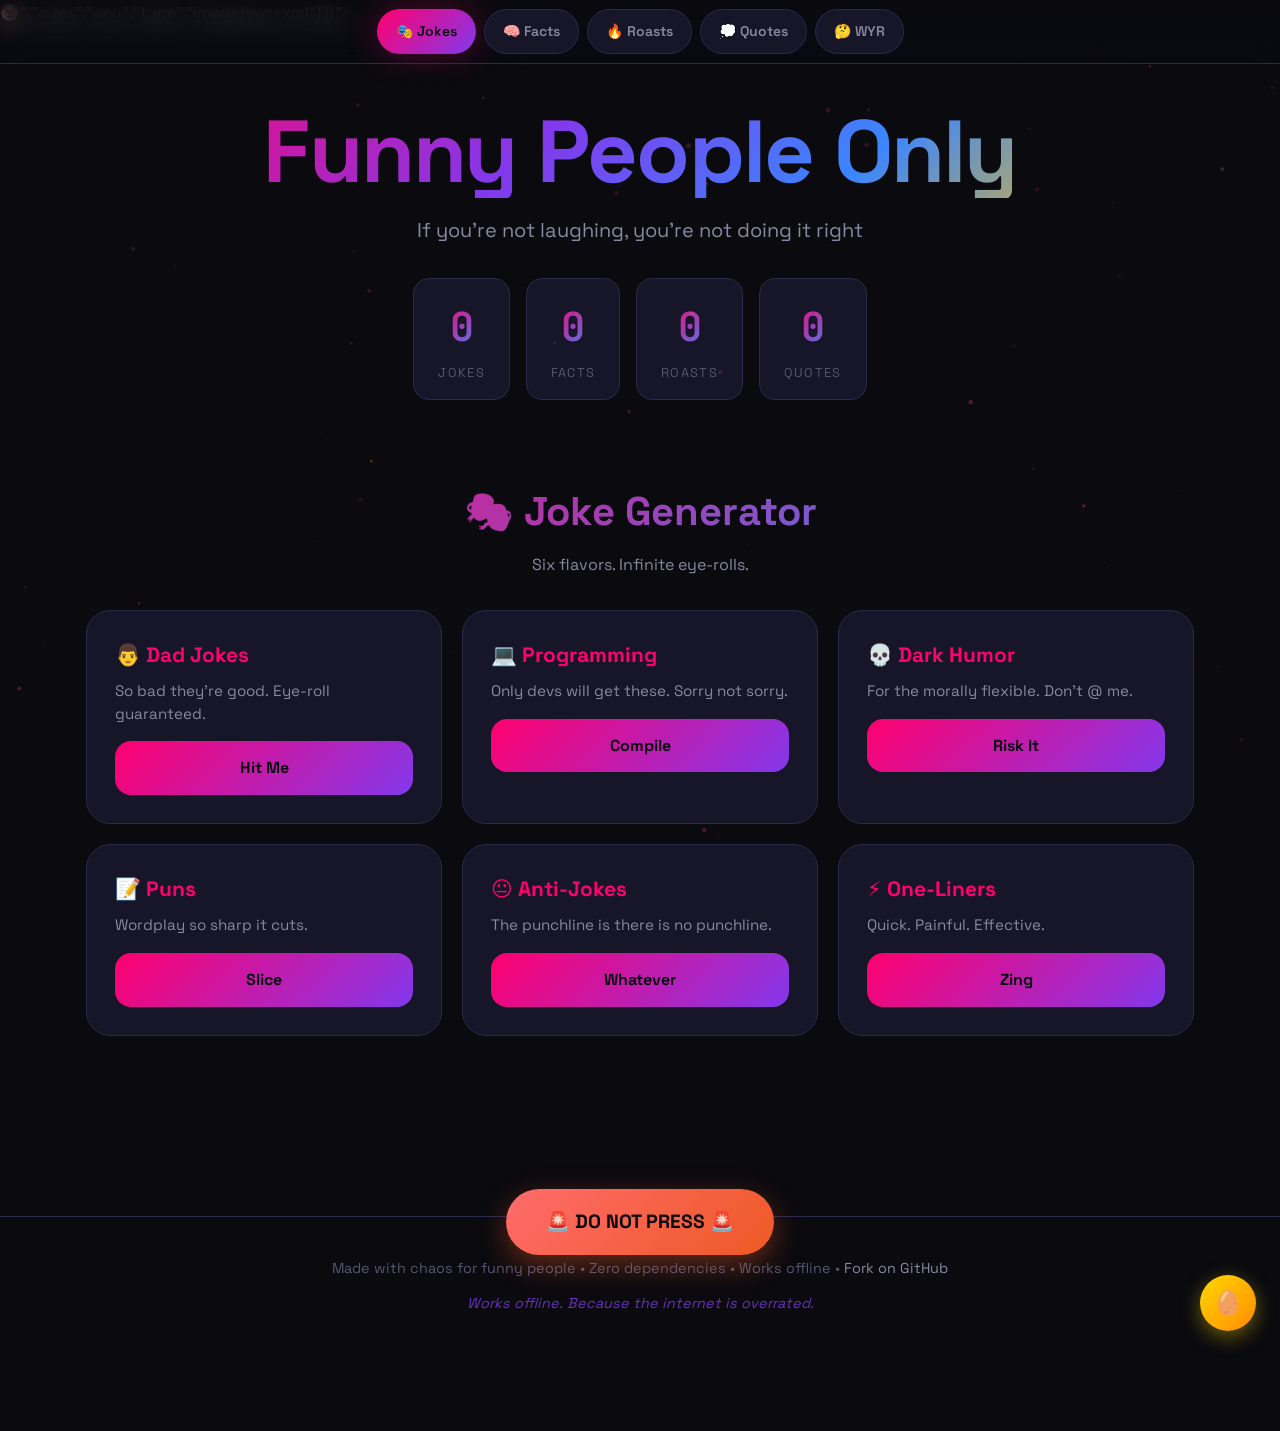
==== funny-complete.html @ 75c89e7c "Publish existing Funny People Only website" ====
<!DOCTYPE html>
<html lang="en">
<head>
<meta charset="UTF-8">
<meta name="viewport" content="width=device-width, initial-scale=1.0">
<meta name="description" content="Funny People Only — Jokes, roasts, useless facts, fake quotes, and impossible choices. One file, zero dependencies, works offline.">
<meta name="theme-color" content="#0d0d0d">
<title>🤡 Funny People Only</title>
<link rel="preconnect" href="https://fonts.googleapis.com">
<link rel="preconnect" href="https://fonts.gstatic.com" crossorigin>
<link rel="preload" as="style" href="https://fonts.googleapis.com/css2?family=Space+Grotesk:wght@400;600;700&family=JetBrains+Mono:wght@400;700&display=swap">
<link rel="stylesheet" href="https://fonts.googleapis.com/css2?family=Space+Grotesk:wght@400;600;700&family=JetBrains+Mono:wght@400;700&display=swap" media="print" onload="this.media='all'">
<noscript><link rel="stylesheet" href="https://fonts.googleapis.com/css2?family=Space+Grotesk:wght@400;600;700&family=JetBrains+Mono:wght@400;700&display=swap"></noscript>
<link rel="manifest" href="data:application/json,{"name":"Funny People Only","short_name":"FunnySite","theme_color":"#ff006e","background_color":"#0a0a0f","display":"standalone","icons":[{"src":"data:image/svg+xml,<svg xmlns='http://www.w3.org/2000/svg' viewBox='0 0 100 100'><text y='.9em' font-size='90'>🤡</text></svg>","sizes":"any","type":"image/svg+xml"}]}">
<link rel="icon" type="image/svg+xml" href="data:image/svg+xml,<svg xmlns='http://www.w3.org/2000/svg' viewBox='0 0 100 100'><text y='.9em' font-size='90'>🤡</text></svg>">
<style>
@media (prefers-reduced-motion: reduce) { *, *::before, *::after { animation-duration: 0.01ms !important; animation-iteration-count: 1 !important; transition-duration: 0.01ms !important; scroll-behavior: auto !important; } }
:root { --bg:#0a0a0f; --bg-elevated:#12121f; --card:#161628; --card-hover:#1c1c34; --border:#2a2a4a; --fg:#f0f0f5; --fg-muted:#8888a0; --fg-dim:#555570; --accent:#ff006e; --accent-2:#8338ec; --accent-3:#3a86ff; --accent-4:#ffbe0b; --accent-5:#06ffa5; --radius-sm:8px; --radius-md:16px; --radius-lg:24px; --radius-full:999px; --shadow-sm:0 2px 8px rgba(0,0,0,.3); --shadow-md:0 8px 24px rgba(0,0,0,.4); --shadow-lg:0 16px 48px rgba(0,0,0,.5); --shadow-glow:0 0 32px rgba(255,0,110,.3); --transition-fast:150ms cubic-bezier(.2,.8,.2,1); --transition-base:250ms cubic-bezier(.2,.8,.2,1); --transition-slow:400ms cubic-bezier(.2,.8,.2,1); --font-sans:'Space Grotesk',system-ui,-apple-system,sans-serif; --font-mono:'JetBrains Mono','Fira Code',monospace; --container:100%; --header-h:64px; }
@media (min-width:480px){:root{--container:100%}}
@media (min-width:768px){:root{--container:720px}}
@media (min-width:1024px){:root{--container:960px}}
@media (min-width:1280px){:root{--container:1140px}}
*{box-sizing:border-box;margin:0;padding:0}
html{scroll-behavior:smooth;-webkit-text-size-adjust:100%}
body{min-height:100vh;background:var(--bg);color:var(--fg);font-family:var(--font-sans);font-size:clamp(14px,2.5vw,16px);line-height:1.6;overflow-x:hidden;perspective:1000px;-webkit-font-smoothing:antialiased;-moz-osx-font-smoothing:grayscale;scrollbar-gutter:stable both-edges}
body.modal-open{overflow:hidden}
img,video,canvas{max-width:100%;height:auto;display:block}
button{font:inherit;color:inherit;background:none;border:none;cursor:pointer}
a{color:var(--accent-3);text-decoration:none;transition:color var(--transition-fast)}a:hover{color:var(--accent);text-decoration:underline}a:focus-visible{outline:2px solid var(--accent);outline-offset:2px;border-radius:2px}
:focus-visible{outline:2px solid var(--accent);outline-offset:2px}
#bg{position:fixed;inset:0;z-index:0;pointer-events:none;opacity:0.6}
.emoji-layer{position:fixed;inset:0;z-index:1;pointer-events:none;overflow:hidden}
.emoji{position:absolute;font-size:clamp(1.5rem,3vw,2.5rem);animation:fall linear forwards;user-select:none;will-change:transform,opacity}
@keyframes fall{to{transform:translateY(100vh) rotate(720deg);opacity:0}}
.header{position:fixed;top:0;left:0;right:0;z-index:100;height:var(--header-h);display:flex;align-items:center;justify-content:center;padding:0 16px;background:linear-gradient(180deg,rgba(10,10,15,.95) 0%,transparent 100%);backdrop-filter:saturate(180%) blur(12px);border-bottom:1px solid var(--border)}
.nav{display:flex;flex-wrap:wrap;gap:8px;justify-content:center;width:100%;max-width:var(--container)}
.nav-btn{display:inline-flex;align-items:center;gap:6px;padding:10px 18px;font-size:clamp(12px,2vw,14px);font-weight:600;color:var(--fg-muted);background:var(--card);border:1px solid var(--border);border-radius:var(--radius-full);transition:all var(--transition-base);white-space:nowrap}
.nav-btn:hover,.nav-btn:focus-visible{color:var(--accent);border-color:var(--accent);background:var(--card-hover);transform:translateY(-2px);box-shadow:var(--shadow-glow)}
.nav-btn.active{color:var(--bg);background:linear-gradient(135deg,var(--accent),var(--accent-2));border-color:transparent;box-shadow:var(--shadow-glow)}
.nav-btn:active{transform:translateY(0) scale(0.98)}
#main{padding-top:calc(var(--header-h)+24px);padding-bottom:120px;max-width:var(--container);margin:0 auto;padding-left:16px;padding-right:16px}
.hero{text-align:center;padding:clamp(40px,10vw,80px) 16px}
.hero h1{font-size:clamp(2.2rem,8vw,5.5rem);font-weight:700;line-height:1.05;letter-spacing:-0.02em;background:linear-gradient(135deg,var(--accent) 0%,var(--accent-2) 40%,var(--accent-3) 70%,var(--accent-4) 100%);-webkit-background-clip:text;background-clip:text;color:transparent;animation:titleFloat 4s ease-in-out infinite}
@keyframes titleFloat{0%,100%{transform:translateY(0) rotate(-0.5deg)}50%{transform:translateY(-4px) rotate(0.5deg)}}
.hero-tagline{margin-top:16px;font-size:clamp(1rem,2.5vw,1.25rem);color:var(--fg-muted);font-weight:400;animation:fadeInUp 0.8s ease-out 0.3s both}
.hero-stats{display:flex;flex-wrap:wrap;gap:16px;justify-content:center;margin-top:32px}
.stat{display:flex;flex-direction:column;align-items:center;gap:4px;padding:16px 24px;background:var(--card);border:1px solid var(--border);border-radius:var(--radius-md);transition:all var(--transition-base)}
.stat:hover{border-color:var(--accent);transform:translateY(-2px)}
.stat-num{font-family:var(--font-mono);font-size:clamp(1.5rem,4vw,2.5rem);font-weight:700;background:linear-gradient(135deg,var(--accent),var(--accent-3));-webkit-background-clip:text;background-clip:text;color:transparent}
.stat-label{font-size:clamp(0.7rem,1.5vw,0.8rem);text-transform:uppercase;letter-spacing:0.1em;color:var(--fg-dim)}
.panel{opacity:0;transform:translateY(30px);transition:opacity var(--transition-slow),transform var(--transition-slow);will-change:opacity,transform}
.panel:not([hidden]){opacity:1;transform:translateY(0)}
.panel-header{text-align:center;margin-bottom:32px}
.panel-header h2{font-size:clamp(1.5rem,4vw,2.5rem);font-weight:700;background:linear-gradient(135deg,var(--accent),var(--accent-3));-webkit-background-clip:text;background-clip:text;color:transparent;margin-bottom:8px}
.panel-desc{color:var(--fg-muted);font-size:clamp(0.9rem,2vw,1rem)}
.grid{display:grid;grid-template-columns:1fr;gap:16px}
@media (min-width:480px){.grid{grid-template-columns:repeat(2,1fr)}}
@media (min-width:768px){.grid{grid-template-columns:repeat(3,1fr)}}
@media (min-width:1024px){.grid{grid-template-columns:repeat(3,1fr);gap:20px}}
.card{position:relative;background:var(--card);border:1px solid var(--border);border-radius:var(--radius-lg);padding:clamp(20px,4vw,28px);overflow:hidden;transition:all var(--transition-base);cursor:pointer;isolation:isolate}
.card::before{content:'';position:absolute;inset:0;background:linear-gradient(135deg,var(--accent),var(--accent-2),var(--accent-3));opacity:0;transition:opacity var(--transition-base);z-index:-1}
.card::after{content:'';position:absolute;top:0;left:0;right:0;height:3px;background:linear-gradient(90deg,var(--accent),var(--accent-2),var(--accent-3));transform:scaleX(0);transform-origin:left;transition:transform var(--transition-base);border-radius:var(--radius-lg) var(--radius-lg) 0 0}
.card:hover{transform:translateY(-6px) rotateX(2deg);border-color:var(--accent);box-shadow:var(--shadow-lg),var(--shadow-glow)}
.card:hover::before{opacity:0.03}
.card:hover::after{transform:scaleX(1)}
.card:active{transform:translateY(-2px) scale(0.99)}
.card:focus-visible{outline:2px solid var(--accent);outline-offset:2px}
.card h3{font-size:clamp(1.1rem,2.5vw,1.3rem);font-weight:700;color:var(--accent);margin-bottom:8px}
.card p{font-size:clamp(0.85rem,1.8vw,0.95rem);color:var(--fg-muted);line-height:1.5;margin-bottom:16px}
.card-btn{width:100%;display:inline-flex;align-items:center;justify-content:center;gap:8px;padding:14px 20px;font-size:clamp(0.9rem,2vw,1rem);font-weight:700;color:var(--bg);background:linear-gradient(135deg,var(--accent),var(--accent-2));border-radius:var(--radius-md);transition:all var(--transition-fast);border:none}
.card-btn:hover{transform:scale(1.02);box-shadow:0 8px 24px rgba(255,0,110,.4)}
.card-btn:active{transform:scale(0.98)}
.card-btn:focus-visible{outline:2px solid var(--accent-4);outline-offset:2px}
.toast{position:fixed;bottom:24px;left:50%;transform:translateX(-50%) translateY(100px);z-index:1000;max-width:calc(100%-32px);padding:18px 24px;background:var(--card);border:2px solid var(--accent);border-radius:var(--radius-lg);box-shadow:var(--shadow-lg),var(--shadow-glow);opacity:0;pointer-events:none;transition:all 0.4s cubic-bezier(.34,1.56,.64,1);text-align:center;font-size:clamp(0.95rem,2.5vw,1.1rem);line-height:1.5}
@media (min-width:480px){.toast{max-width:360px}}
.toast.show{transform:translateX(-50%) translateY(0);opacity:1;pointer-events:auto;animation:toastPop 0.5s cubic-bezier(.34,1.56,.64,1)}
@keyframes toastPop{0%{transform:translateX(-50%) translateY(100px) scale(0.8);opacity:0}50%{transform:translateX(-50%) translateY(-8px) scale(1.02)}100%{transform:translateX(-50%) translateY(0) scale(1);opacity:1}}
.prank-btn{position:fixed;bottom:100px;left:50%;transform:translateX(-50%);z-index:200;padding:18px 40px;font-size:clamp(1rem,2.5vw,1.2rem);font-weight:800;color:var(--bg);background:linear-gradient(135deg,#ff6b6b,#ee5a24);border-radius:var(--radius-full);box-shadow:0 10px 30px rgba(238,90,36,.4);transition:all var(--transition-base);animation:pulse 2.5s ease-in-out infinite}
@media (max-height:600px){.prank-btn{bottom:24px}}
.prank-btn:hover{transform:translateX(-50%) scale(1.05);box-shadow:0 15px 40px rgba(238,90,36,.6)}
.prank-btn:active{transform:translateX(-50%) scale(0.95);animation:none}
.prank-btn:focus-visible{outline:3px solid var(--accent-4);outline-offset:4px}
@keyframes pulse{0%,100%{box-shadow:0 10px 30px rgba(238,90,36,.4)}50%{box-shadow:0 10px 30px rgba(238,90,36,.7),0 0 0 12px rgba(238,90,36,.08)}}
.egg{position:fixed;bottom:24px;right:24px;width:56px;height:56px;display:flex;align-items:center;justify-content:center;font-size:1.5rem;background:linear-gradient(135deg,#ffd700,#ff8c00);border-radius:50%;box-shadow:0 6px 20px rgba(255,215,0,.4);animation:eggBounce 3s ease-in-out infinite;transition:transform var(--transition-fast);z-index:200}
.egg:hover{transform:scale(1.15) rotate(12deg)}
.egg:active{transform:scale(0.9)}
.egg:focus-visible{outline:3px solid var(--accent-4);outline-offset:4px}
@keyframes eggBounce{0%,100%{transform:translateY(0)}50%{transform:translateY(-8px)}}
.footer{margin-top:60px;padding:40px 16px;text-align:center;border-top:1px solid var(--border);color:var(--fg-dim);font-size:clamp(0.8rem,1.8vw,0.9rem)}
.footer a{color:var(--fg-muted)}
.footer a:hover{color:var(--accent)}
.footer-quote{margin-top:12px;font-style:italic;color:var(--accent-2);font-size:clamp(0.8rem,1.8vw,0.9rem);opacity:0.8}
@keyframes fadeInUp{from{opacity:0;transform:translateY(20px)}to{opacity:1;transform:translateY(0)}}
@keyframes shake{0%,100%{transform:translateX(0)}20%{transform:translateX(-8px)}40%{transform:translateX(8px)}60%{transform:translateX(-4px)}80%{transform:translateX(4px)}}
.shake{animation:shake 0.5s ease-in-out}
::-webkit-scrollbar{width:8px;height:8px}::-webkit-scrollbar-track{background:var(--bg)}::-webkit-scrollbar-thumb{background:var(--border);border-radius:4px}::-webkit-scrollbar-thumb:hover{background:var(--accent)}
::selection{background:rgba(255,0,110,.3);color:var(--fg)}
.modal-overlay{position:fixed;inset:0;z-index:1000;background:rgba(0,0,0,.9);backdrop-filter:blur(8px);display:flex;align-items:center;justify-content:center;padding:20px;opacity:0;visibility:hidden;transition:all var(--transition-base)}
.modal-overlay.show{opacity:1;visibility:visible}
.modal{background:var(--card);border:1px solid var(--border);border-radius:var(--radius-lg);max-width:90vw;max-height:85vh;width:100%;max-width:600px;overflow:hidden;transform:scale(0.9);transition:transform var(--transition-base)}
.modal-overlay.show .modal{transform:scale(1)}
.modal-header{display:flex;align-items:center;justify-content:space-between;padding:20px 24px;border-bottom:1px solid var(--border);background:linear-gradient(135deg,var(--accent),var(--accent-2));color:var(--bg)}
.modal-header h3{font-size:clamp(1.1rem,3vw,1.4rem);font-weight:700;display:flex;align-items:center;gap:10px}
.modal-close{width:40px;height:40px;display:flex;align-items:center;justify-content:center;border-radius:50%;background:rgba(255,255,255,.1);color:var(--bg);font-size:1.5rem;transition:all var(--transition-fast)}
.modal-close:hover{background:rgba(255,255,255,.2);transform:rotate(90deg)}
.modal-body{padding:24px;overflow-y:auto;max-height:60vh}
.modal-item{padding:16px 0;border-bottom:1px solid var(--border);animation:fadeInUp 0.4s ease-out backwards}
.modal-item:last-child{border-bottom:none}
.modal-item:nth-child(1){animation-delay:0.05s}
.modal-item:nth-child(2){animation-delay:0.1s}
.modal-item:nth-child(3){animation-delay:0.15s}
.modal-item:nth-child(4){animation-delay:0.2s}
.modal-item:nth-child(5){animation-delay:0.25s}
.modal-item:nth-child(6){animation-delay:0.3s}
.modal-item:nth-child(7){animation-delay:0.35s}
.modal-item:nth-child(8){animation-delay:0.4s}
.modal-item:nth-child(9){animation-delay:0.45s}
.modal-item:nth-child(10){animation-delay:0.5s}
.modal-item .item-icon{font-size:1.5rem;margin-bottom:8px;display:block}
.modal-item .item-text{font-size:clamp(0.95rem,2vw,1.1rem);line-height:1.6;color:var(--fg)}
.modal-item .item-category{font-size:0.75rem;text-transform:uppercase;letter-spacing:0.1em;color:var(--accent);margin-bottom:6px;display:block}
.modal-actions{display:flex;gap:12px;padding:20px 24px;border-top:1px solid var(--border);background:var(--bg-elevated);justify-content:center;flex-wrap:wrap}
.modal-btn{padding:12px 24px;font-weight:700;border-radius:var(--radius-md);transition:all var(--transition-fast)}
.modal-btn.primary{background:linear-gradient(135deg,var(--accent),var(--accent-2));color:var(--bg)}
.modal-btn.primary:hover{box-shadow:0 8px 24px rgba(255,0,110,.4);transform:scale(1.02)}
.modal-btn.secondary{background:var(--card);border:1px solid var(--border);color:var(--fg)}
.modal-btn.secondary:hover{border-color:var(--accent);color:var(--accent)}
@media print{.header,.prank-btn,.egg,.toast,#bg,.emoji-layer,.modal-overlay{display:none!important}.panel{display:none!important}.panel:not([hidden]){display:block!important}body{background:white;color:black}.card{border:1px solid #ccc;background:white;box-shadow:none}.card-btn{background:#333;color:white}}
</style>
</head>
<body>
<canvas id="bg" aria-hidden="true"></canvas>
<div class="emoji-layer" id="emojiLayer" aria-hidden="true"></div>

<header class="header" role="banner">
<nav class="nav" id="nav" role="navigation" aria-label="Main categories">
<button class="nav-btn active" data-target="jokes" aria-controls="jokes" aria-selected="true">🎭 Jokes</button>
<button class="nav-btn" data-target="facts" aria-controls="facts" aria-selected="false">🧠 Facts</button>
<button class="nav-btn" data-target="roasts" aria-controls="roasts" aria-selected="false">🔥 Roasts</button>
<button class="nav-btn" data-target="quotes" aria-controls="quotes" aria-selected="false">💭 Quotes</button>
<button class="nav-btn" data-target="wyr" aria-controls="wyr" aria-selected="false">🤔 WYR</button>
</nav>
</header>

<main id="main" role="main">
<section class="hero" aria-labelledby="hero-title">
<h1 id="hero-title">Funny People Only</h1>
<p class="hero-tagline">If you're not laughing, you're not doing it right</p>
<div class="hero-stats" aria-live="polite">
<span class="stat" id="totalJokes"><span class="stat-num">0</span><span class="stat-label">Jokes</span></span>
<span class="stat" id="totalFacts"><span class="stat-num">0</span><span class="stat-label">Facts</span></span>
<span class="stat" id="totalRoasts"><span class="stat-num">0</span><span class="stat-label">Roasts</span></span>
<span class="stat" id="totalQuotes"><span class="stat-num">0</span><span class="stat-label">Quotes</span></span>
</div>
</section>

<section id="jokes" class="panel" role="region" aria-labelledby="jokes-title">
<header class="panel-header">
<h2 id="jokes-title">🎭 Joke Generator</h2>
<p class="panel-desc">Six flavors. Infinite eye-rolls.</p>
</header>
<div class="grid" id="jokesGrid"></div>
</section>

<section id="facts" class="panel" role="region" aria-labelledby="facts-title" hidden>
<header class="panel-header">
<h2 id="facts-title">🧠 Useless Facts</h2>
<p class="panel-desc">Knowledge you never needed. Guaranteed.</p>
</header>
<div class="grid" id="factsGrid"></div>
</section>

<section id="roasts" class="panel" role="region" aria-labelledby="roasts-title" hidden>
<header class="panel-header">
<h2 id="roasts-title">🔥 Gentle Roasts</h2>
<p class="panel-desc">Consensual verbal violence. You asked for it.</p>
</header>
<div class="grid" id="roastsGrid"></div>
</section>

<section id="quotes" class="panel" role="region" aria-labelledby="quotes-title" hidden>
<header class="panel-header">
<h2 id="quotes-title">💭 Fake Deep Quotes</h2>
<p class="panel-desc">Sounds profound. Means absolutely nothing.</p>
</header>
<div class="grid" id="quotesGrid"></div>
</section>

<section id="wyr" class="panel" role="region" aria-labelledby="wyr-title" hidden>
<header class="panel-header">
<h2 id="wyr-title">🤔 Would You Rather</h2>
<p class="panel-desc">Impossible choices. No right answers.</p>
</header>
<div class="grid" id="wyrGrid"></div>
</section>
</main>

<aside class="toast" id="toast" role="status" aria-live="polite" aria-atomic="true"></aside>

<button class="prank-btn" id="prankBtn" aria-label="Trigger a random prank" type="button">🚨 DO NOT PRESS 🚨</button>

<button class="egg" id="egg" aria-label="Easter egg" type="button">🥚</button>

<footer class="footer" role="contentinfo">
<p>Made with chaos for funny people • Zero dependencies • Works offline • <a href="https://github.com" target="_blank" rel="noopener">Fork on GitHub</a></p>
<p id="footerQuote" class="footer-quote"></p>
</footer>

<!-- Modals -->
<div class="modal-overlay" id="jokeModal" role="dialog" aria-modal="true" aria-labelledby="jokeModalTitle">
<div class="modal">
<div class="modal-header">
<h3 id="jokeModalTitle">🎭 Jokes</h3>
<button class="modal-close" aria-label="Close">&times;</button>
</div>
<div class="modal-body" id="jokeModalBody"></div>
<div class="modal-actions">
<button class="modal-btn primary" id="jokeAnother">Another One</button>
<button class="modal-btn secondary" id="jokeClose">Close</button>
</div>
</div>
</div>

<div class="modal-overlay" id="factModal" role="dialog" aria-modal="true" aria-labelledby="factModalTitle">
<div class="modal">
<div class="modal-header">
<h3 id="factModalTitle">🧠 Facts</h3>
<button class="modal-close" aria-label="Close">&times;</button>
</div>
<div class="modal-body" id="factModalBody"></div>
<div class="modal-actions">
<button class="modal-btn primary" id="factAnother">Another One</button>
<button class="modal-btn secondary" id="factClose">Close</button>
</div>
</div>
</div>

<div class="modal-overlay" id="roastModal" role="dialog" aria-modal="true" aria-labelledby="roastModalTitle">
<div class="modal">
<div class="modal-header">
<h3 id="roastModalTitle">🔥 Roasts</h3>
<button class="modal-close" aria-label="Close">&times;</button>
</div>
<div class="modal-body" id="roastModalBody"></div>
<div class="modal-actions">
<button class="modal-btn primary" id="roastAnother">Another One</button>
<button class="modal-btn secondary" id="roastClose">Close</button>
</div>
</div>
</div>

<div class="modal-overlay" id="quoteModal" role="dialog" aria-modal="true" aria-labelledby="quoteModalTitle">
<div class="modal">
<div class="modal-header">
<h3 id="quoteModalTitle">💭 Quotes</h3>
<button class="modal-close" aria-label="Close">&times;</button>
</div>
<div class="modal-body" id="quoteModalBody"></div>
<div class="modal-actions">
<button class="modal-btn primary" id="quoteAnother">Another One</button>
<button class="modal-btn secondary" id="quoteClose">Close</button>
</div>
</div>
</div>

<div class="modal-overlay" id="wyrModal" role="dialog" aria-modal="true" aria-labelledby="wyrModalTitle">
<div class="modal">
<div class="modal-header">
<h3 id="wyrModalTitle">🤔 Would You Rather</h3>
<button class="modal-close" aria-label="Close">&times;</button>
</div>
<div class="modal-body" id="wyrModalBody"></div>
<div class="modal-actions">
<button class="modal-btn primary" id="wyrAnother">Another One</button>
<button class="modal-btn secondary" id="wyrClose">Close</button>
</div>
</div>
</div>

<script>
// =========================================
// DATA - All content in one place
// =========================================
const DATA = {
  jokes: {
    dad: { icon: '👨', label: 'Dad Jokes', desc: 'So bad they\'re good. Eye-roll guaranteed.', btn: 'Hit Me', items: ["I'm reading a book on anti-gravity. It's impossible to put down.", "Did you hear about the claustrophobic astronaut? He just needed a little space.", "Why don't skeletons fight each other? They don't have the guts.", "I used to hate facial hair, but then it grew on me.", "What do you call a fake noodle? An impasta.", "Why did the scarecrow win an award? He was outstanding in his field.", "I'm on a whiskey diet. I've lost three days already.", "What do you call a bear with no teeth? A gummy bear.", "Parallel lines have so much in common. It's a shame they'll never meet.", "My wife said I should do lunges to stay in shape. That would be a big step forward."] },
    programming: { icon: '💻', label: 'Programming', desc: 'Only devs will get these. Sorry not sorry.', btn: 'Compile', items: ["Why do programmers prefer dark mode? Because light attracts bugs.", "How many programmers does it take to change a light bulb? None, that's a hardware problem.", "A SQL query walks into a bar, walks up to two tables and asks... 'Can I join you?'", "Why did the programmer quit his job? He didn't get arrays.", "There are 10 types of people: those who understand binary and those who don't.", "A programmer's wife tells him: 'Go to the store and buy a loaf of bread. If they have eggs, buy a dozen.' He returns with 13 loaves.", "Why do Java developers wear glasses? Because they don't C#.", "My code works, I have no idea why. My code doesn't work, I have no idea why.", "Rubber duck debugging: because the duck knows more than your PM.", "It works on my machine™ — the universal deployment strategy."] },
    dark: { icon: '💀', label: 'Dark Humor', desc: 'For the morally flexible. Don\'t @ me.', btn: 'Risk It', items: ["My grandfather has the heart of a lion and a lifetime ban from the zoo.", "I have a stepladder. I never knew my real ladder.", "Give a man a plane ticket, he flies for a day. Push him out at 30,000 feet, he flies for the rest of his life.", "My therapist says I have a preoccupation with vengeance. We'll see about that.", "The cemetery is so popular, people are dying to get in.", "I visited my friend at the hospital. He's on a liquid diet. The jelly was wobbling.", "Why don't cemeteries have WiFi? Because people are dying to get in.", "My favorite childhood memory is building sandcastles with my grandfather. Until my mother hid his urn.", "I was digging in the garden when I found a chest full of gold coins. I was about to run inside and tell my wife, but then I remembered why I was digging the hole.", "The doctor gave me one year to live, so I shot him. The judge gave me 15 years. Problem solved."] },
    pun: { icon: '📝', label: 'Puns', desc: 'Wordplay so sharp it cuts.', btn: 'Slice', items: ["I used to be a banker but I lost interest.", "I'm reading a book about mazes. I got lost in it.", "The guy who invented the door knocker got a no-bell prize.", "I'm on a seafood diet. I see food and I eat it.", "Did you hear about the mathematician who's afraid of negative numbers? He'll stop at nothing to avoid them.", "I told my wife she was drawing her eyebrows too high. She looked surprised.", "What do you call a factory that makes okay products? A satisfactory.", "I'm terrified of elevators. I'm taking steps to avoid them.", "The rotation of earth really makes my day.", "I bought some shoes from a drug dealer. I don't know what he laced them with but I've been tripping all day."] },
    antijoke: { icon: '😐', label: 'Anti-Jokes', desc: 'The punchline is there is no punchline.', btn: 'Whatever', items: ["A horse walks into a bar. The bartender asks, 'Why the long face?' The horse, incapable of understanding human language, shits on the floor and leaves.", "What did the farmer say when he lost his tractor? 'Where's my tractor?'", "Why did the boy drop his ice cream? Because he was hit by a bus.", "Knock knock. Who's there? Dave. Dave who? Dave from work, I left my laptop there.", "A man walks into a bar. His alcohol dependency is tearing his family apart.", "What's red and smells like blue paint? Red paint.", "Why did the girl fall off the swing? Because she had no arms.", "What do you call a dog with no legs? Doesn't matter, it's not coming.", "Roses are red, violets are blue, I have a gun, get in the van.", "A duck walks into a pharmacy and says 'Put it on my bill.' The pharmacist says 'We don't do that.' The duck leaves."] },
    oneliner: { icon: '⚡', label: 'One-Liners', desc: 'Quick. Painful. Effective.', btn: 'Zing', items: ["I threw a boomerang a few years ago. I now live in constant fear.", "My wife told me to stop impersonating a flamingo. I had to put my foot down.", "I invented a new word: Plagiarism.", "Velcro — what a rip-off.", "I'm not lazy, I'm on energy-saving mode.", "The early bird gets the worm, but the second mouse gets the cheese.", "I'm not arguing, I'm just explaining why I'm right.", "My bed is a magical place where I suddenly remember everything I forgot to do.", "I don't need a hair stylist, my pillow gives me a new hairstyle every morning.", "Common sense is like deodorant. The people who need it most never use it."] }
  },
  facts: {
    animal: { icon: '🦙', label: 'Animals', desc: 'Nature is weird. Let me prove it.', btn: 'Teach Me', items: ["Wombats poop cubes. Actual cubes. So they don't roll away.", "A group of flamingos is called a 'flamboyance'.", "Otters hold hands while sleeping so they don't drift apart.", "Cows have best friends and get depressed when separated.", "A shrimp's heart is in its head.", "Turtles can breathe through their butts.", "Penguins propose with a pebble.", "Octopuses have three hearts and blue blood.", "A snail can sleep for three years.", "Elephants are the only mammals that can't jump."] },
    history: { icon: '🏛️', label: 'History', desc: 'Humans have always been chaotic.', btn: 'Time Travel', items: ["Cleopatra lived closer in time to the iPhone than to the building of the Great Pyramid.", "The last execution by guillotine in France was in 1977 — same year Star Wars came out.", "Oxford University is older than the Aztec Empire.", "Ketchup was sold as medicine in the 1830s.", "The shortest war lasted 38 minutes (Britain vs Zanzibar, 1896).", "Ancient Romans used urine as mouthwash.", "The Great Emu War (1932): Australia lost to emus.", "Vikings didn't wear horned helmets — that was a 19th century opera costume.", "The Eiffel Tower was meant to be temporary.", "President Garfield could write Latin with one hand and Greek with the other simultaneously."] },
    science: { icon: '🔬', label: 'Science', desc: 'Reality is stranger than fiction.', btn: 'Expand Brain', items: ["Bananas are berries. Strawberries are not.", "There are more trees on Earth than stars in the Milky Way.", "A day on Venus is longer than its year.", "Honey never spoils. Edible 3000-year-old honey exists.", "Your stomach gets a new lining every few days or it would digest itself.", "Octopuses have nine brains and blue blood.", "A single cloud can weigh over a million pounds.", "Hot water freezes faster than cold water (Mpemba effect).", "You're made of stardust. Literally.", "The human brain named itself."] },
    space: { icon: '🪐', label: 'Space', desc: 'The void has jokes too.', btn: 'Launch', items: ["A day on Venus is longer than a year on Venus.", "Neutron stars can spin 600 times per second.", "There's a planet where it rains glass sideways at 5400 mph.", "The footprints on the Moon will last 100 million years.", "One million Earths fit inside the Sun.", "Space smells like seared steak and raspberries (astronauts say).", "A teaspoon of neutron star weighs 6 billion tons.", "There are more stars than grains of sand on Earth.", "Saturn's rings are 90% water ice.", "You get taller in space (spine expands)."] },
    food: { icon: '🍕', label: 'Food', desc: 'You eat weird stuff daily.', btn: 'Digest', items: ["Honey is bee vomit.", "Cashews grow on apples.", "Pineapples take 2-3 years to grow.", "Bananas are curved because they grow toward the sun.", "Carrots were originally purple.", "Almonds are seeds, not nuts.", "Peanuts aren't nuts, they're legumes.", "Watermelons are 92% water.", "Apples float because 25% air.", "Broccoli has more protein per calorie than steak."] },
    body: { icon: '🧠', label: 'Body', desc: 'Your meat suit is wild.', btn: 'Inspect', items: ["Your nose is always in your vision. Your brain just ignores it.", "You produce ~1L of saliva daily.", "Your tongue print is unique like fingerprints.", "Babies have 300 bones, adults 206 (they fuse).", "You're 1cm taller in the morning.", "The human eye can distinguish 10 million colors.", "Your liver can regenerate from 25% of its tissue.", "You shed 40lbs of skin in a lifetime.", "Your blood vessels could circle Earth 2.5x.", "You blink ~4.2 million times a year."] }
  },
  roasts: {
    self: { icon: '🪞', label: 'Self Roast', desc: 'Roast me harder, daddy.', btn: 'Destroy Me', items: ["You're the reason the gene pool needs a lifeguard.", "You have the perfect face for radio. And the perfect voice for silent films.", "You're not stupid, you just have bad luck thinking.", "I'd explain it to you but I don't have crayons.", "You're the human equivalent of a participation trophy.", "Your secrets are safe with me. I never listen.", "You bring everyone so much joy when you leave the room.", "I'm not saying you're dumb, but you'd need a GPS to find your own ass with both hands.", "You're proof that evolution can go in reverse.", "If ignorance is bliss, you must be the happiest person alive."] },
    code: { icon: '💻', label: 'Code Roast', desc: 'Your git history called. It\'s disappointed.', btn: 'Lint My Soul', items: ["Your code works? Congrats, you've achieved the bare minimum.", "Your variable names: x, y, z, temp, temp2, final_final_v2. Masterpiece.", "Comments? We don't do that here. The code IS the documentation.", "'It works on my machine' — the universal deployment strategy.", "Your commit messages: 'fix', 'fix2', 'fix3', 'please work', 'final', 'final_final'.", "Copy-paste from Stack Overflow? More like Copy-paste from Hope Overflow.", "Your CSS: !important everywhere. Because specificity is for people who plan.", "console.log debugging: the only testing framework you know.", "Technical debt? You call it 'features for v2'.", "Your regex is write-only. Nobody reads it twice. Not even you."] },
    life: { icon: '🎭', label: 'Life Roast', desc: 'Your choices. All of them.', btn: 'Judge Me', items: ["Your life choices called. They want a refund.", "You're the main character in a show nobody watches.", "Your procrastination has procrastination.", "You treat deadlines like suggestions.", "Your '5 more minutes' is a unit of currency.", "You have the attention span of a goldfish on espresso.", "Your diet is 80% anxiety, 20% caffeine.", "You're not 'busy', you're just disorganized.", "Your sleep schedule is a cry for help.", "You've started 47 hobbies. Finished 0."] },
    browser: { icon: '🌐', label: 'Browser Roast', desc: 'I see your 47 tabs. We need to talk.', btn: 'Expose Me', items: ["47 tabs open. You read 0 of them.", "Your bookmarks bar is a graveyard of 'read later'.", "Incognito mode doesn't hide your shame from your ISP.", "You have 12 extensions. You use 2.", "Your download folder: 3,847 files. 3,840 are 'Screenshot (1).png'.", "You search 'how to center a div' weekly.", "Your autocomplete knows you better than your therapist.", "You have a tab from 2019 'just in case'.", "Dark mode at 3AM. Your retinas called, they quit.", "You customize your terminal more than you code."] },
    productivity: { icon: '📋', label: 'Productivity', desc: 'You\'re reading this instead of working.', btn: 'Call Me Out', items: ["You're reading this instead of working.", "'Quick break' — 3 hours ago.", "Your to-do list has a to-do list.", "You organize your Notion workspace instead of doing work.", "Pomodoro: 25 min work, 3 hours 'research'.", "You've optimized your workflow to do less work faster.", "'I'll start Monday' — every Monday since 2019.", "You have 47 productivity apps. Productivity: 0.", "You color-code your calendar. The colors are the only work done.", "You're 'waiting for inspiration'. It's not coming."] },
    social: { icon: '💬', label: 'Social Roast', desc: 'Your last text was cringe. I know.', btn: 'Cringe Check', items: ["Your last text: 'k'. Conversation ender supreme.", "You rehearse conversations in the shower. You still mess them up.", "You wave back at someone waving behind you.", "'You too' — waiter: 'Enjoy your meal'.", "You laugh at jokes you don't understand.", "Your phone screen time: 8hrs. 'I don't have time'.", "You type 'haha' with a straight face.", "You stalk your ex's dog's Instagram.", "You have 1,247 unread emails. 'I'll get to them'.", "You mute people instead of unfollowing. Coward."] }
  },
  quotes: {
    philosophy: { icon: '🧘', label: 'Philosophy', desc: 'Sounds profound. Means nothing.', btn: 'Enlighten Me', items: ["The only constant is change, except for vending machine prices.", "Life is like a box of chocolates — mostly disappointing, occasionally nuts.", "We're all just walking each other home, but some of us have terrible GPS.", "The universe doesn't care about you. But it has great aesthetics.", "Wisdom is knowing a tomato is a fruit. Wisdom++ is not putting it in fruit salad.", "Everything happens for a reason. Sometimes the reason is you make bad decisions.", "You miss 100% of the shots you don't take. You also miss 90% of the ones you do.", "The journey of a thousand miles begins with a single step. Then blisters.", "We're all just atoms pretending to be people. Some atoms try harder.", "Time is a flat circle. Your mistakes are a spiral."] },
    startup: { icon: '🚀', label: 'Startup Wisdom', desc: 'Disrupt the paradigm. Synergy. Blockchain.', btn: 'Disrupt', items: ["We're disrupting the paradigm of synergistic blockchain-enabled AI-driven Web3 solutions.", "Move fast and break things. Preferably not production.", "Our MVP: Minimum Viable Pivot.", "We're the Uber for X. X = something nobody asked for.", "Series A: $10M for a todo app with blockchain.", "Growth hacking: spam but make it sound strategic.", "Our moat: we have no competitors because nobody wants this.", "Pivot #7: We're now a SaaS for left-handed hamsters.", "Hockey stick growth: flat for 3 years, then bankruptcy.", "We don't have users, we have 'early adopters who haven't churned yet'.", "Culture: free kombucha, mandatory fun, 80hr weeks."] },
    gym: { icon: '💪', label: 'Gym Motivation', desc: 'No pain no gain. Bro science approved.', btn: 'Pump Iron', items: ["No pain no gain. Also no brain no pain.", "Squat until you see Jesus. Or your knees explode.", "Real men lift. Real smart men stretch.", "Your warmup is my max. Your form is my nightmare.", "Creatine: because water weight is still weight.", "Leg day? Never heard of her.", "Pre-workout: meth but legal and flavored.", "Mirror selfies > actual workout. Science.", "Your protein fumes are a biohazard.", "Rest days are for the weak. Injuries are for the strong."] },
    relationship: { icon: '💘', label: 'Relationships', desc: 'From someone who\'s never dated.', btn: 'Swipe Right', items: ["Treat her like a queen. Chess queen: moves in all directions, kills everything.", "Communication is key. Also listening. Also not being weird. Good luck.", "Love is blind. Marriage is the glasses.", "Your type: emotionally unavailable. My type: you.", "Red flags are just red fabric in the wind.", "Netflix and chill ≠ marriage material.", "The ick: when they say 'pacifically' instead of 'specifically'.", "Soulmates exist. They're just dating someone else.", "Compromise: you do what she wants.", "If they wanted to, they would. Period."] },
    lifehack: { icon: '💡', label: 'Life Hacks', desc: 'Questionably useful tips.', btn: 'Optimize', items: ["Put a dry towel in the dryer. Faster drying. You're welcome.", "Freeze grapes. Eat them frozen. Nature's popsicles.", "Dental floss cuts cake perfectly. Also cuts your finger.", "Microwave your lemon 10s. More juice. Science.", "Wooden spoon on pot stops boil-over. Witchcraft.", "Rubber band on paint can = brush wiper. Genius.", "Chill onion = no tears. Or wear goggles. Look cool.", "Bread clip fixes flip-flop blowout. MacGyver.", "Pizza box = plates. No dishes. Smart.", "Sleep with socks on. Fall asleep faster. Fight me."] },
    corporate: { icon: '💼', label: 'Corporate Speak', desc: 'Circle back. Touch base. Let\'s sync.', btn: 'Circle Back', items: ["Let's circle back and touch base offline to synergize our deliverables.", "We need to leverage our core competencies to maximize stakeholder value.", "Per my last email... (passive aggression activated)", "Let's take this offline. Translation: you're wrong publicly.", "Quick sync? That's a 2hr meeting with no agenda.", "ASAP = yesterday. EOD = midnight. 'Urgent' = someone forgot.", "We're building the plane while flying it. Into a mountain.", "Low-hanging fruit. The only fruit we ever reach.", "Let's not boil the ocean. But we will anyway.", "This is a no-brainer. Famous last words."] }
  },
  wyr: {
    classic: { icon: '⚖️', label: 'Classic', desc: 'Timeless impossible choices.', btn: 'Choose', items: ["Fight 1 horse-sized duck OR 100 duck-sized horses?", "Never use the internet again OR never use AC/heating?", "Always say everything on your mind OR never speak again?", "Fingers for toes OR toes for fingers?", "Eat only pizza forever OR never eat pizza again?", "Be 4ft tall OR 8ft tall?", "No music ever OR no movies ever?", "Always 10min late OR always 20min early?", "Teleport anywhere OR read minds?", "Live without phone OR live without toilet paper?"] },
    gross: { icon: '🤢', label: 'Gross', desc: 'Equally disgusting options.', btn: 'Suffer', items: ["Drink a gallon of mayo OR eat a stick of butter?", "Lick a public toilet seat OR chew used gum from under a table?", "Never shower again OR never brush teeth?", "Eat a raw onion like an apple OR drink a cup of hot sauce?", "Wear wet socks forever OR have permanent sand in underwear?", "Sweat mayo OR cry ketchup?", "Poop in the only toilet at a party OR hold it 6hrs?", "Eat hair from a drain OR drink sweat from a gym sock?", "Vomit on your crush OR have them vomit on you?", "Never wipe OR never wash hands?"] },
    superpower: { icon: '🦸', label: 'Superpowers', desc: 'Cool powers with terrible catches.', btn: 'Decide', items: ["Fly at walking speed OR run at 100mph but only backwards?", "Invisible but only when nobody looks OR super strength but only for opening jars?", "Read minds but hear everyone's thoughts 24/7 OR teleport but arrive naked?", "Talk to animals but they're all jerks OR speak all languages but only in rhymes?", "Time travel but only to your most embarrassing moments OR see future but only 10s ahead?", "Super hearing but only for people talking about you OR super smell but everything smells like farts?", "Shapeshift but only into inanimate objects OR breathe underwater but only in puddles?", "Stop time but age normally OR never age but sleep 20hrs/day?", "Telekinesis but only for spoons OR x-ray vision but only through lead?", "Immortality but alone forever OR normal life with 100 great friends?"] },
    tech: { icon: '⌨️', label: 'Tech', desc: 'Developer dilemmas.', btn: 'Debug Life', items: ["Tabs OR spaces? (Wrong answer = exile)", "Vim OR Emacs? (War crimes either way)", "Dark mode everything OR light mode everything?", "Mac OR Windows? (Linux users: 'I use Arch btw')", "React OR Vue? (Svelte: 'am I a joke to you?')", "TypeScript OR 'I'll add types later' (never)", "Monorepo OR polyrepo? (Yes)", "CI/CD that works OR 'it works on my machine'?", "Tests OR 'we'll add them later'? (Never)", "Refactor OR rewrite? (Rewrite. Always rewrite.)"] },
    social: { icon: '😳', label: 'Social', desc: 'Awkward situations only.', btn: 'Cringe', items: ["Accidentally send risky text to mom OR post it on LinkedIn?", "Walk in on parents OR have them walk in on you?", "Forget name of person you're talking to OR call them by ex's name?", "Laugh at funeral OR cry at comedy show?", "Trip in front of crush OR spill drink on them?", "Reply-all to company email OR send 'per my last email' to CEO?", "Voice crack during presentation OR pants split?", "Wave at stranger waving at someone behind you OR ignore friend waving?", "Food in teeth all day OR toilet paper on shoe?", "Say 'you too' to 'happy birthday' OR 'enjoy your meal'?"] },
    existential: { icon: '🕳️', label: 'Existential', desc: 'Question your reality.', btn: 'Spiral', items: ["Know when you'll die OR how you'll die?", "Be forgotten immediately after death OR remembered for something terrible?", "Live 1000 years alone OR 40 years with true love?", "Reset life with current knowledge OR continue not knowing?", "Everyone reads your thoughts OR everyone sees your search history?", "Be the smartest person in every room OR the happiest?", "Experience every emotion intensely OR feel nothing ever?", "Know absolute truth of universe OR live in blissful ignorance?", "Relive your best day forever OR skip to a random new life?", "Be a background character in everyone's story OR the villain in yours?"] }
  }
};

const PRANKS = [
  () => { document.body.style.filter = 'hue-rotate(180deg)'; setTimeout(() => document.body.style.filter = '', 3000); return '🌈 Your eyes... they bleed rainbow now.'; },
  () => { document.body.style.transform = 'rotate(180deg)'; setTimeout(() => document.body.style.transform = '', 2000); return '🔄 World flipped. You\'re welcome.'; },
  () => { const fonts = ['"Comic Sans MS"', 'Papyrus', 'Impact', 'Wingdings']; document.body.style.fontFamily = fonts[Math.floor(Math.random() * fonts.length)]; setTimeout(() => document.body.style.fontFamily = '', 3000); return '📝 Font crime committed.'; },
  () => { document.querySelectorAll('.card, .panel, .hero, .nav-btn, .prank-btn, .egg, .toast').forEach(el => { el.style.transition = 'all .1s'; el.style.transform = `rotate(${Math.random() * 10 - 5}deg)`; }); setTimeout(() => document.querySelectorAll('*').forEach(el => el.style.transform = ''), 2000); return '🌊 Everything is wobbly now.'; },
  () => '🎉 CONGRATULATIONS! You won NOTHING! Absolutely nothing! Enjoy your prize of disappointment!',
  () => { document.body.style.cursor = 'url("data:image/svg+xml,<svg xmlns=%22http://www.w3.org/2000/svg%22 width=%2232%22 height=%2232%22><text y=%2224%22>🤡</text></svg>"), auto'; setTimeout(() => document.body.style.cursor = '', 5000); return '🤡 You are now a certified clown. Cursor included.'; },
  () => { const ctx = new (window.AudioContext || window.webkitAudioContext)(); const o = ctx.createOscillator(); o.frequency.value = 440; o.connect(ctx.destination); o.start(); setTimeout(() => { o.stop(); ctx.close(); }, 200); return '🔊 *BEEP* System check complete. You\'re still here.'; },
  () => '🎭 The real prank was the friends we made along the way. Just kidding, there is no prank. Or is there?'
];

const FOOTER_QUOTES = ['Refresh for a surprise', 'Your mom visited this site', '404: Seriousness not found', 'Powered by chaos and caffeine', 'May your code compile first try', 'The cake is a lie', 'This site uses 100% organic pixels', 'Built with 🤡 and zero dependencies', 'Works offline. Because the internet is overrated.', 'No AI was harmed in the making of this website'];

const KONAMI = [38,38,40,40,37,39,37,39,66,65];

// =========================================
// STATE
// =========================================
const state = {
  activePanel: 'jokes',
  stats: { jokes: 0, facts: 0, roasts: 0, quotes: 0, wyr: 0 },
  eggClicks: 0,
  konamiBuffer: [],
  toastTimer: null,
  currentModal: null,
  currentCategory: null,
  currentSubcategory: null
};

// =========================================
// DOM ELEMENTS
// =========================================
const els = {
  nav: document.getElementById('nav'),
  navBtns: document.querySelectorAll('.nav-btn'),
  panels: document.querySelectorAll('.panel'),
  grids: {
    jokes: document.getElementById('jokesGrid'),
    facts: document.getElementById('factsGrid'),
    roasts: document.getElementById('roastsGrid'),
    quotes: document.getElementById('quotesGrid'),
    wyr: document.getElementById('wyrGrid')
  },
  statEls: {
    jokes: document.querySelector('#totalJokes .stat-num'),
    facts: document.querySelector('#totalFacts .stat-num'),
    roasts: document.querySelector('#totalRoasts .stat-num'),
    quotes: document.querySelector('#totalQuotes .stat-num')
  },
  toast: document.getElementById('toast'),
  prankBtn: document.getElementById('prankBtn'),
  egg: document.getElementById('egg'),
  footerQuote: document.getElementById('footerQuote'),
  modals: {
    jokes: document.getElementById('jokeModal'),
    facts: document.getElementById('factModal'),
    roasts: document.getElementById('roastModal'),
    quotes: document.getElementById('quoteModal'),
    wyr: document.getElementById('wyrModal')
  },
  modalBodies: {
    jokes: document.getElementById('jokeModalBody'),
    facts: document.getElementById('factModalBody'),
    roasts: document.getElementById('roastModalBody'),
    quotes: document.getElementById('quoteModalBody'),
    wyr: document.getElementById('wyrModalBody')
  },
  modalTitles: {
    jokes: document.getElementById('jokeModalTitle'),
    facts: document.getElementById('factModalTitle'),
    roasts: document.getElementById('roastModalTitle'),
    quotes: document.getElementById('quoteModalTitle'),
    wyr: document.getElementById('wyrModalTitle')
  }
};

// =========================================
// UTILITIES
// =========================================
const rand = (arr) => arr[Math.floor(Math.random() * arr.length)];

function showToast(text) {
  clearTimeout(state.toastTimer);
  els.toast.textContent = text;
  els.toast.classList.add('show');
  state.toastTimer = setTimeout(() => els.toast.classList.remove('show'), 7000);
}

function emojiBurst(count = 25) {
  const emojis = ['😂','🤣','😭','💀','🤡','😎','🥴','🤯','😵','💩','👻','🎃','🤖','👽','🎪','🌈','✨','💫','🔥','💯'];
  const layer = document.getElementById('emojiLayer');
  for (let i = 0; i < count; i++) {
    setTimeout(() => {
      const e = document.createElement('div');
      e.className = 'emoji';
      e.textContent = rand(emojis);
      e.style.left = Math.random() * 100 + 'vw';
      e.style.animationDuration = (Math.random() * 2 + 2) + 's';
      e.style.fontSize = (Math.random() * 1.5 + 1.5) + 'rem';
      layer.appendChild(e);
      setTimeout(() => e.remove(), 4500);
    }, i * 25);
  }
}

function updateStat(key) {
  state.stats[key]++;
  if (els.statEls[key]) {
    els.statEls[key].textContent = state.stats[key];
  }
  saveStats();
}

function saveStats() {
  try { localStorage.setItem('funnyStats', JSON.stringify(state.stats)); } catch {}
}

function loadStats() {
  try {
    const saved = JSON.parse(localStorage.getItem('funnyStats') || '{}');
    Object.assign(state.stats, saved);
    Object.keys(state.stats).forEach(k => {
      if (els.statEls[k]) els.statEls[k].textContent = state.stats[k];
    });
  } catch {}
}

// =========================================
// RENDER CARDS
// =========================================
function renderCards(panel) {
  const data = DATA[panel];
  const grid = els.grids[panel];
  if (!data || !grid) return;

  grid.innerHTML = '';
  Object.keys(data).forEach(key => {
    const cat = data[key];
    const card = document.createElement('article');
    card.className = 'card';
    card.setAttribute('role', 'button');
    card.setAttribute('tabindex', '0');
    card.setAttribute('aria-label', `${cat.label}: ${cat.btn}`);
    card.dataset.category = key;

    card.innerHTML = `
      <h3>${cat.icon} ${cat.label}</h3>
      <p>${cat.desc}</p>
      <button class="card-btn" type="button" aria-label="${cat.btn} ${cat.label}">${cat.btn}</button>
    `;

    const btn = card.querySelector('.card-btn');
    const trigger = (e) => {
      if (e) e.stopPropagation();
      openModal(panel, key);
    };

    btn.addEventListener('click', trigger);
    card.addEventListener('click', trigger);
    card.addEventListener('keydown', (e) => { if (e.key === 'Enter' || e.key === ' ') { e.preventDefault(); trigger(); } });

    grid.appendChild(card);
  });
}

// =========================================
// MODAL SYSTEM
// =========================================
function openModal(panel, subcategory) {
  const cat = DATA[panel][subcategory];
  if (!cat) return;

  state.currentModal = panel;
  state.currentCategory = panel;
  state.currentSubcategory = subcategory;

  const modal = els.modals[panel];
  const body = els.modalBodies[panel];
  const title = els.modalTitles[panel];

  // Update title
  title.innerHTML = `${cat.icon} ${cat.label}`;

  // Render items
  body.innerHTML = cat.items.map((item, i) => `
    <div class="modal-item" style="animation-delay: ${i * 0.05}s">
      <span class="item-category">${cat.label}</span>
      <span class="item-text">${item}</span>
    </div>
  `).join('');

  // Show modal
  modal.classList.add('show');
  document.body.classList.add('modal-open');

  // Focus management
  const closeBtn = modal.querySelector('.modal-close');
  setTimeout(() => closeBtn.focus(), 100);

  // Stats
  const statKey = panel === 'wyr' ? 'quotes' : panel;
  updateStat(statKey);
  emojiBurst(15);
}

function closeModal(panel) {
  const modal = els.modals[panel];
  modal.classList.remove('show');
  document.body.classList.remove('modal-open');
  state.currentModal = null;
  state.currentCategory = null;
  state.currentSubcategory = null;
}

function setupModal(panel) {
  const modal = els.modals[panel];
  const closeBtn = modal.querySelector('.modal-close');
  const anotherBtn = modal.querySelector('.modal-btn.primary');
  const closeBtn2 = modal.querySelector('.modal-btn.secondary');

  closeBtn.addEventListener('click', () => closeModal(panel));
  closeBtn2.addEventListener('click', () => closeModal(panel));
  anotherBtn.addEventListener('click', () => {
    closeModal(panel);
    // Small delay then open again with random item
    setTimeout(() => openModal(state.currentCategory, state.currentSubcategory), 100);
  });

  // Click overlay to close
  modal.addEventListener('click', (e) => {
    if (e.target === modal) closeModal(panel);
  });

  // ESC key
  document.addEventListener('keydown', (e) => {
    if (e.key === 'Escape' && state.currentModal === panel) {
      closeModal(panel);
    }
  });
}

// =========================================
// NAVIGATION
// =========================================
function switchPanel(target) {
  state.activePanel = target;
  els.navBtns.forEach(btn => {
    const isActive = btn.dataset.target === target;
    btn.classList.toggle('active', isActive);
    btn.setAttribute('aria-selected', isActive);
  });
  els.panels.forEach(panel => {
    const isActive = panel.id === target;
    panel.hidden = !isActive;
    if (isActive) {
      panel.scrollIntoView({ behavior: 'smooth', block: 'start' });
    }
  });
}

// =========================================
// PRANK BUTTON
// =========================================
function triggerPrank() {
  const prank = rand(PRANKS);
  const msg = prank();
  showToast(msg);
  emojiBurst(40);
}

// =========================================
// EASTER EGGS
// =========================================
function handleEgg() {
  state.eggClicks++;
  if (state.eggClicks >= 7) {
    showToast('🥚 You found the golden egg! You win... absolutely nothing. But you have honor.');
    emojiBurst(50);
    state.eggClicks = 0;
  }
}

function handleKonami(e) {
  state.konamiBuffer.push(e.keyCode);
  if (state.konamiBuffer.length > 10) state.konamiBuffer.shift();
  if (state.konamiBuffer.join(',') === KONAMI.join(',')) {
    showToast('🎮 KONAMI CODE ACTIVATED! You are now a 10x developer. God mode: ON.');
    document.body.style.animation = 'rainbow 2s linear infinite';
    emojiBurst(60);
    setTimeout(() => document.body.style.animation = '', 10000);
    state.konamiBuffer = [];
  }
}

// =========================================
// BACKGROUND CANVAS
// =========================================
function initCanvas() {
  const canvas = document.getElementById('bg');
  const ctx = canvas.getContext('2d');
  let w, h, particles = [], mouse = { x: -9999, y: -9999 };

  function resize() {
    w = canvas.width = innerWidth;
    h = canvas.height = innerHeight;
  }

  class Particle {
    constructor() { this.reset(); }
    reset() {
      this.x = Math.random() * w;
      this.y = Math.random() * h;
      this.size = Math.random() * 2 + 0.5;
      this.speedX = (Math.random() - 0.5) * 0.4;
      this.speedY = (Math.random() - 0.5) * 0.4;
      const hue = Math.random() * 60 + 330;
      this.color = `hsl(${hue}, 80%, 60%)`;
      this.opacity = Math.random() * 0.4 + 0.1;
    }
    update() {
      this.x += this.speedX;
      this.y += this.speedY;
      const dx = mouse.x - this.x, dy = mouse.y - this.y;
      const dist = Math.hypot(dx, dy);
      if (dist < 150) {
        const force = (150 - dist) / 150 * 0.05;
        this.x -= dx / dist * force;
        this.y -= dy / dist * force;
      }
      if (this.x < 0 || this.x > w || this.y < 0 || this.y > h) this.reset();
    }
    draw() {
      ctx.beginPath();
      ctx.arc(this.x, this.y, this.size, 0, Math.PI * 2);
      ctx.fillStyle = this.color;
      ctx.globalAlpha = this.opacity;
      ctx.fill();
      ctx.globalAlpha = 1;
    }
  }

  function init() {
    particles = [];
    const count = Math.min(120, Math.floor((w * h) / 15000));
    for (let i = 0; i < count; i++) particles.push(new Particle());
  }

  function animate() {
    ctx.clearRect(0, 0, w, h);
    particles.forEach(p => { p.update(); p.draw(); });
    for (let i = 0; i < particles.length; i++) {
      for (let j = i + 1; j < particles.length; j++) {
        const dx = particles[i].x - particles[j].x;
        const dy = particles[i].y - particles[j].y;
        const dist = Math.hypot(dx, dy);
        if (dist < 100) {
          ctx.beginPath();
          ctx.moveTo(particles[i].x, particles[i].y);
          ctx.lineTo(particles[j].x, particles[j].y);
          ctx.strokeStyle = particles[i].color;
          ctx.globalAlpha = (1 - dist / 100) * 0.08;
          ctx.lineWidth = 0.5;
          ctx.stroke();
          ctx.globalAlpha = 1;
        }
      }
    }
    requestAnimationFrame(animate);
  }

  window.addEventListener('resize', () => { resize(); init(); }, { passive: true });
  window.addEventListener('mousemove', e => { mouse.x = e.clientX; mouse.y = e.clientY; }, { passive: true });
  window.addEventListener('touchmove', e => { if (e.touches[0]) { mouse.x = e.touches[0].clientX; mouse.y = e.touches[0].clientY; } }, { passive: true });

  resize(); init(); animate();
}

// =========================================
// RAINBOW ANIMATION FOR KONAMI
// =========================================
const style = document.createElement('style');
style.textContent = '@keyframes rainbow { 0% { filter: hue-rotate(0deg); } 100% { filter: hue-rotate(360deg); } }';
document.head.appendChild(style);

// =========================================
// INIT
// =========================================
function init() {
  loadStats();
  Object.keys(DATA).forEach(renderCards);
  switchPanel('jokes');

  // Nav
  els.navBtns.forEach(btn => {
    btn.addEventListener('click', () => switchPanel(btn.dataset.target));
  });

  // Modals
  Object.keys(DATA).forEach(setupModal);

  // Prank
  els.prankBtn.addEventListener('click', triggerPrank);

  // Egg
  els.egg.addEventListener('click', handleEgg);

  // Konami
  document.addEventListener('keydown', handleKonami);

  // Canvas
  initCanvas();

  // Footer quote
  els.footerQuote.textContent = rand(FOOTER_QUOTES);

  console.log('%c🤡 Funny People Only loaded', 'font-size: 20px; color: #ff006e;');
  console.log('%cKonami code: ↑↑↓↓←→←→BA', 'color: #8338ec;');
  console.log('%cClick the egg 7 times...', 'color: #ffbe0b;');
  console.log('%cClick any card → opens a modal with ALL items', 'color: #06ffa5;');
}

document.readyState === 'loading'
  ? document.addEventListener('DOMContentLoaded', init)
  : init();

// Service Worker Registration
if ('serviceWorker' in navigator) {
  window.addEventListener('load', () => {
    navigator.serviceWorker.register('/sw.js').catch(() => {});
  });
}
</script>
</body>
</html>
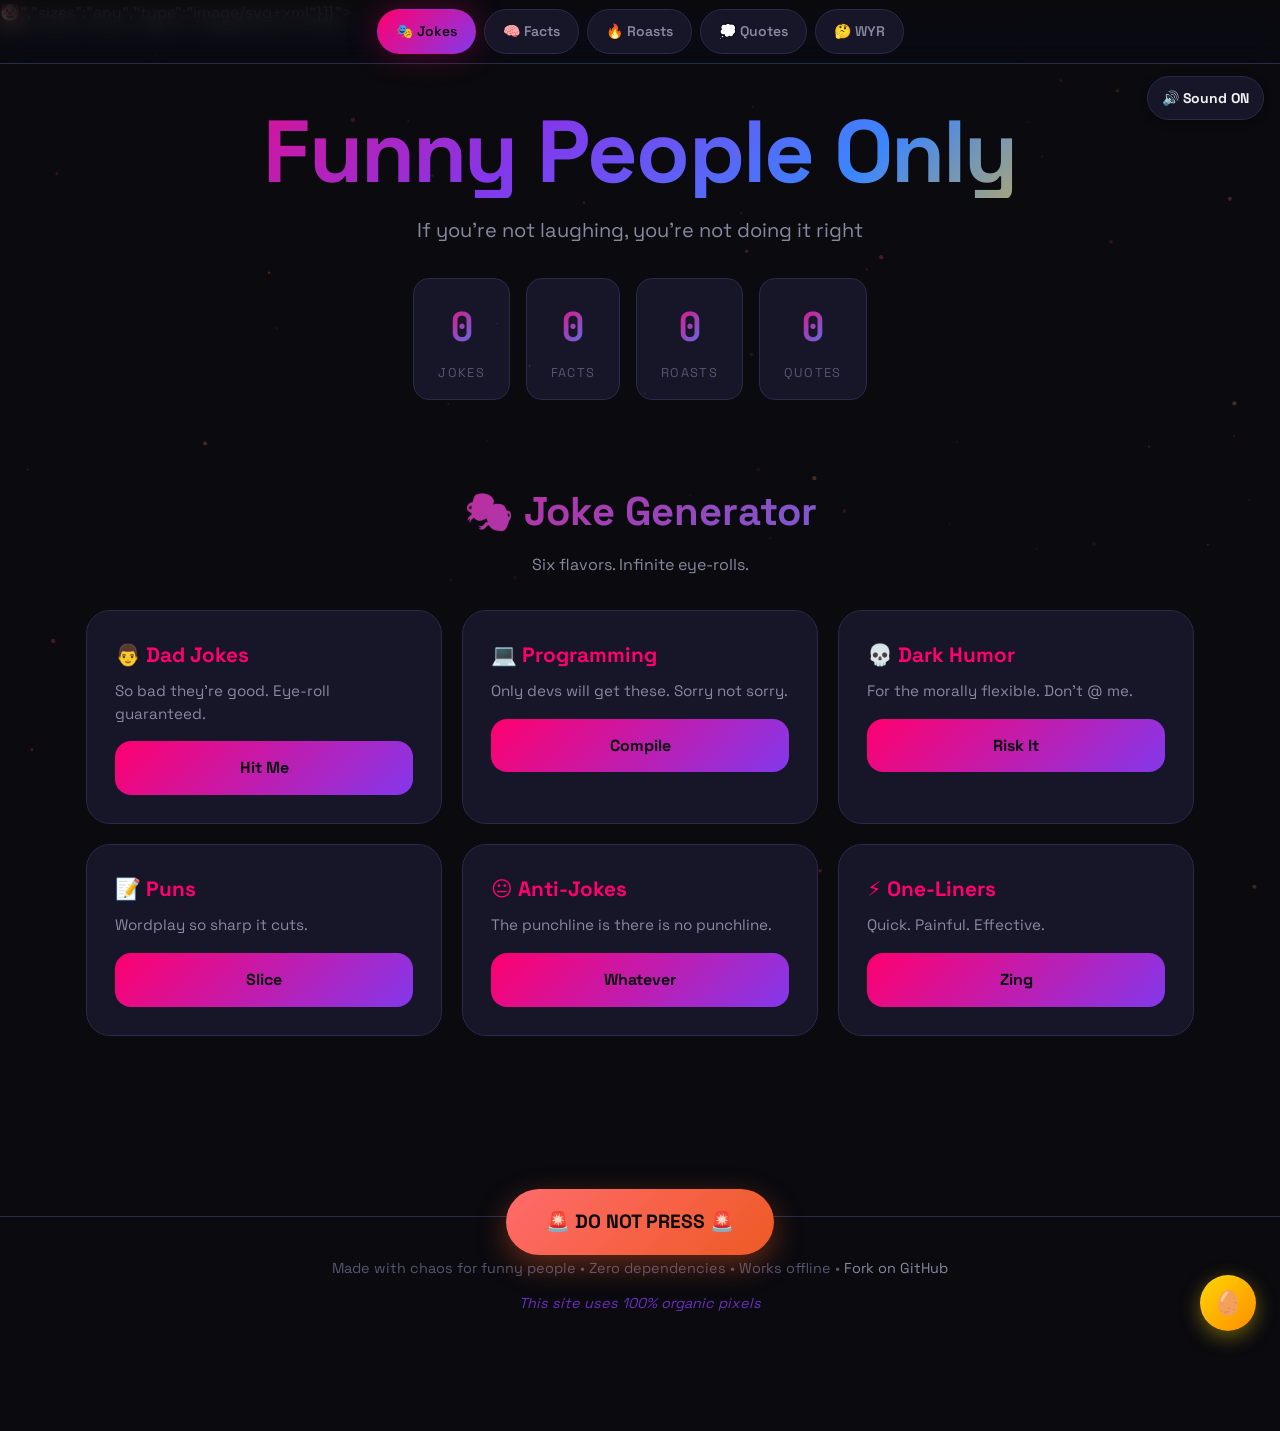
==== commit 48c43f9b: "Add interactive sound effects and sound toggle" ====
--- a/funny-complete.html
+++ b/funny-complete.html
@@ -126,11 +126,20 @@
 .modal-btn.secondary{background:var(--card);border:1px solid var(--border);color:var(--fg)}
 .modal-btn.secondary:hover{border-color:var(--accent);color:var(--accent)}
 @media print{.header,.prank-btn,.egg,.toast,#bg,.emoji-layer,.modal-overlay{display:none!important}.panel{display:none!important}.panel:not([hidden]){display:block!important}body{background:white;color:black}.card{border:1px solid #ccc;background:white;box-shadow:none}.card-btn{background:#333;color:white}}
+
+.sound-toggle{position:fixed;top:calc(var(--header-h) + 12px);right:16px;z-index:250;display:inline-flex;align-items:center;justify-content:center;gap:7px;padding:10px 14px;font-size:clamp(12px,2vw,14px);font-weight:700;color:var(--fg);background:var(--card);border:1px solid var(--border);border-radius:var(--radius-full);box-shadow:var(--shadow-sm);transition:all var(--transition-fast)}
+.sound-toggle:hover{border-color:var(--accent);color:var(--accent);transform:translateY(-1px)}
+.sound-toggle:focus-visible{outline:2px solid var(--accent);outline-offset:3px}
+@media(max-width:480px){.sound-toggle{top:calc(var(--header-h) + 10px);right:8px;padding:8px 10px;font-size:11px}}
+@media(prefers-reduced-motion:reduce){.sound-toggle{transition:none}}
+
 </style>
 </head>
 <body>
 <canvas id="bg" aria-hidden="true"></canvas>
 <div class="emoji-layer" id="emojiLayer" aria-hidden="true"></div>
+
+<button class="sound-toggle" id="soundToggle" type="button" aria-pressed="true" aria-label="Turn sound effects off">🔊 Sound ON</button>
 
 <header class="header" role="banner">
 <nav class="nav" id="nav" role="navigation" aria-label="Main categories">
@@ -401,11 +410,98 @@
 };
 
 // =========================================
+// SOUND EFFECTS — synthesized locally with Web Audio; no audio files required
+// Browsers require a user gesture before audio can play.
+// =========================================
+const sound = (() => {
+  let audioContext = null;
+  let enabled = true;
+  let volume = 0.22;
+
+  function getContext() {
+    if (!audioContext) {
+      const AudioContextClass = window.AudioContext || window.webkitAudioContext;
+      if (!AudioContextClass) return null;
+      audioContext = new AudioContextClass();
+    }
+    if (audioContext.state === 'suspended') audioContext.resume().catch(() => {});
+    return audioContext;
+  }
+
+  function tone({ frequency = 440, endFrequency = frequency, duration = 0.12, type = 'sine', gain = 0.16, delay = 0 } = {}) {
+    if (!enabled) return;
+    const ctx = getContext();
+    if (!ctx) return;
+    try {
+      const start = ctx.currentTime + delay;
+      const oscillator = ctx.createOscillator();
+      const envelope = ctx.createGain();
+      oscillator.type = type;
+      oscillator.frequency.setValueAtTime(Math.max(40, frequency), start);
+      oscillator.frequency.exponentialRampToValueAtTime(Math.max(40, endFrequency), start + duration);
+      envelope.gain.setValueAtTime(0.0001, start);
+      envelope.gain.exponentialRampToValueAtTime(Math.max(0.0002, gain * volume), start + 0.012);
+      envelope.gain.exponentialRampToValueAtTime(0.0001, start + duration);
+      oscillator.connect(envelope);
+      envelope.connect(ctx.destination);
+      oscillator.start(start);
+      oscillator.stop(start + duration + 0.02);
+    } catch (error) {
+      console.debug('Sound effect unavailable:', error);
+    }
+  }
+
+  const patterns = {
+    click: () => tone({ frequency: 620, endFrequency: 420, duration: 0.055, type: 'square', gain: 0.055 }),
+    card: () => { tone({ frequency: 440, endFrequency: 660, duration: 0.09, type: 'triangle', gain: 0.1 }); tone({ frequency: 660, endFrequency: 880, duration: 0.09, type: 'triangle', gain: 0.075, delay: 0.07 }); },
+    joke: () => { tone({ frequency: 520, endFrequency: 760, duration: 0.08, type: 'sine', gain: 0.1 }); tone({ frequency: 760, endFrequency: 360, duration: 0.2, type: 'triangle', gain: 0.12, delay: 0.09 }); },
+    fact: () => { tone({ frequency: 480, endFrequency: 720, duration: 0.11, type: 'sine', gain: 0.095 }); tone({ frequency: 720, endFrequency: 960, duration: 0.13, type: 'sine', gain: 0.085, delay: 0.1 }); },
+    roast: () => { tone({ frequency: 220, endFrequency: 110, duration: 0.18, type: 'sawtooth', gain: 0.085 }); tone({ frequency: 150, endFrequency: 90, duration: 0.17, type: 'square', gain: 0.05, delay: 0.14 }); },
+    quote: () => { tone({ frequency: 660, endFrequency: 880, duration: 0.17, type: 'sine', gain: 0.07 }); tone({ frequency: 880, endFrequency: 660, duration: 0.22, type: 'sine', gain: 0.06, delay: 0.15 }); },
+    wyr: () => { tone({ frequency: 440, endFrequency: 440, duration: 0.07, type: 'triangle', gain: 0.09 }); tone({ frequency: 520, endFrequency: 520, duration: 0.07, type: 'triangle', gain: 0.09, delay: 0.09 }); },
+    prank: () => { tone({ frequency: 620, endFrequency: 180, duration: 0.32, type: 'sawtooth', gain: 0.1 }); tone({ frequency: 330, endFrequency: 660, duration: 0.17, type: 'square', gain: 0.045, delay: 0.28 }); },
+    egg: () => { tone({ frequency: 520, endFrequency: 780, duration: 0.1, type: 'sine', gain: 0.09 }); tone({ frequency: 780, endFrequency: 1040, duration: 0.13, type: 'sine', gain: 0.09, delay: 0.1 }); },
+    success: () => { tone({ frequency: 523, endFrequency: 659, duration: 0.12, type: 'sine', gain: 0.1 }); tone({ frequency: 659, endFrequency: 784, duration: 0.12, type: 'sine', gain: 0.1, delay: 0.11 }); tone({ frequency: 784, endFrequency: 1046, duration: 0.2, type: 'sine', gain: 0.11, delay: 0.22 }); }
+  };
+
+  function play(name = 'click') {
+    if (patterns[name]) patterns[name]();
+    else patterns.click();
+  }
+
+  function setEnabled(value) {
+    enabled = Boolean(value);
+    try { localStorage.setItem('funnySoundsEnabled', enabled ? '1' : '0'); } catch {}
+    updateButton();
+    if (enabled) play('success');
+  }
+
+  function updateButton() {
+    const button = document.getElementById('soundToggle');
+    if (button) {
+      button.textContent = enabled ? '🔊 Sound ON' : '🔇 Sound OFF';
+      button.setAttribute('aria-pressed', String(enabled));
+      button.setAttribute('aria-label', enabled ? 'Turn sound effects off' : 'Turn sound effects on');
+    }
+  }
+
+  function init() {
+    try { enabled = localStorage.getItem('funnySoundsEnabled') !== '0'; } catch {}
+    const button = document.getElementById('soundToggle');
+    if (button) button.addEventListener('click', () => setEnabled(!enabled));
+    updateButton();
+  }
+
+  return { play, init };
+})();
+
+// =========================================
 // UTILITIES
 // =========================================
 const rand = (arr) => arr[Math.floor(Math.random() * arr.length)];
 
 function showToast(text) {
+  sound.play('click');
   clearTimeout(state.toastTimer);
   els.toast.textContent = text;
   els.toast.classList.add('show');
@@ -496,6 +592,7 @@
   const cat = DATA[panel][subcategory];
   if (!cat) return;
 
+  sound.play(panel === 'jokes' ? 'joke' : panel === 'facts' ? 'fact' : panel === 'roasts' ? 'roast' : panel === 'quotes' ? 'quote' : 'wyr');
   state.currentModal = panel;
   state.currentCategory = panel;
   state.currentSubcategory = subcategory;
@@ -569,6 +666,7 @@
 // NAVIGATION
 // =========================================
 function switchPanel(target) {
+  if (state.activePanel !== target) sound.play('card');
   state.activePanel = target;
   els.navBtns.forEach(btn => {
     const isActive = btn.dataset.target === target;
@@ -588,6 +686,7 @@
 // PRANK BUTTON
 // =========================================
 function triggerPrank() {
+  sound.play('prank');
   const prank = rand(PRANKS);
   const msg = prank();
   showToast(msg);
@@ -598,6 +697,7 @@
 // EASTER EGGS
 // =========================================
 function handleEgg() {
+  sound.play('egg');
   state.eggClicks++;
   if (state.eggClicks >= 7) {
     showToast('🥚 You found the golden egg! You win... absolutely nothing. But you have honor.');
@@ -713,8 +813,16 @@
 // =========================================
 function init() {
   loadStats();
+  sound.init();
   Object.keys(DATA).forEach(renderCards);
   switchPanel('jokes');
+
+  // Lightweight UI click sounds, delegated to avoid duplicate listeners.
+  document.addEventListener('click', (event) => {
+    const target = event.target instanceof Element ? event.target.closest('button, a, [role="button"]') : null;
+    if (!target || target.id === 'soundToggle' || target.classList.contains('nav-btn') || target.classList.contains('card-btn') || target.classList.contains('modal-close') || target.classList.contains('modal-btn') || target.id === 'prankBtn' || target.id === 'egg') return;
+    sound.play('click');
+  });
 
   // Nav
   els.navBtns.forEach(btn => {
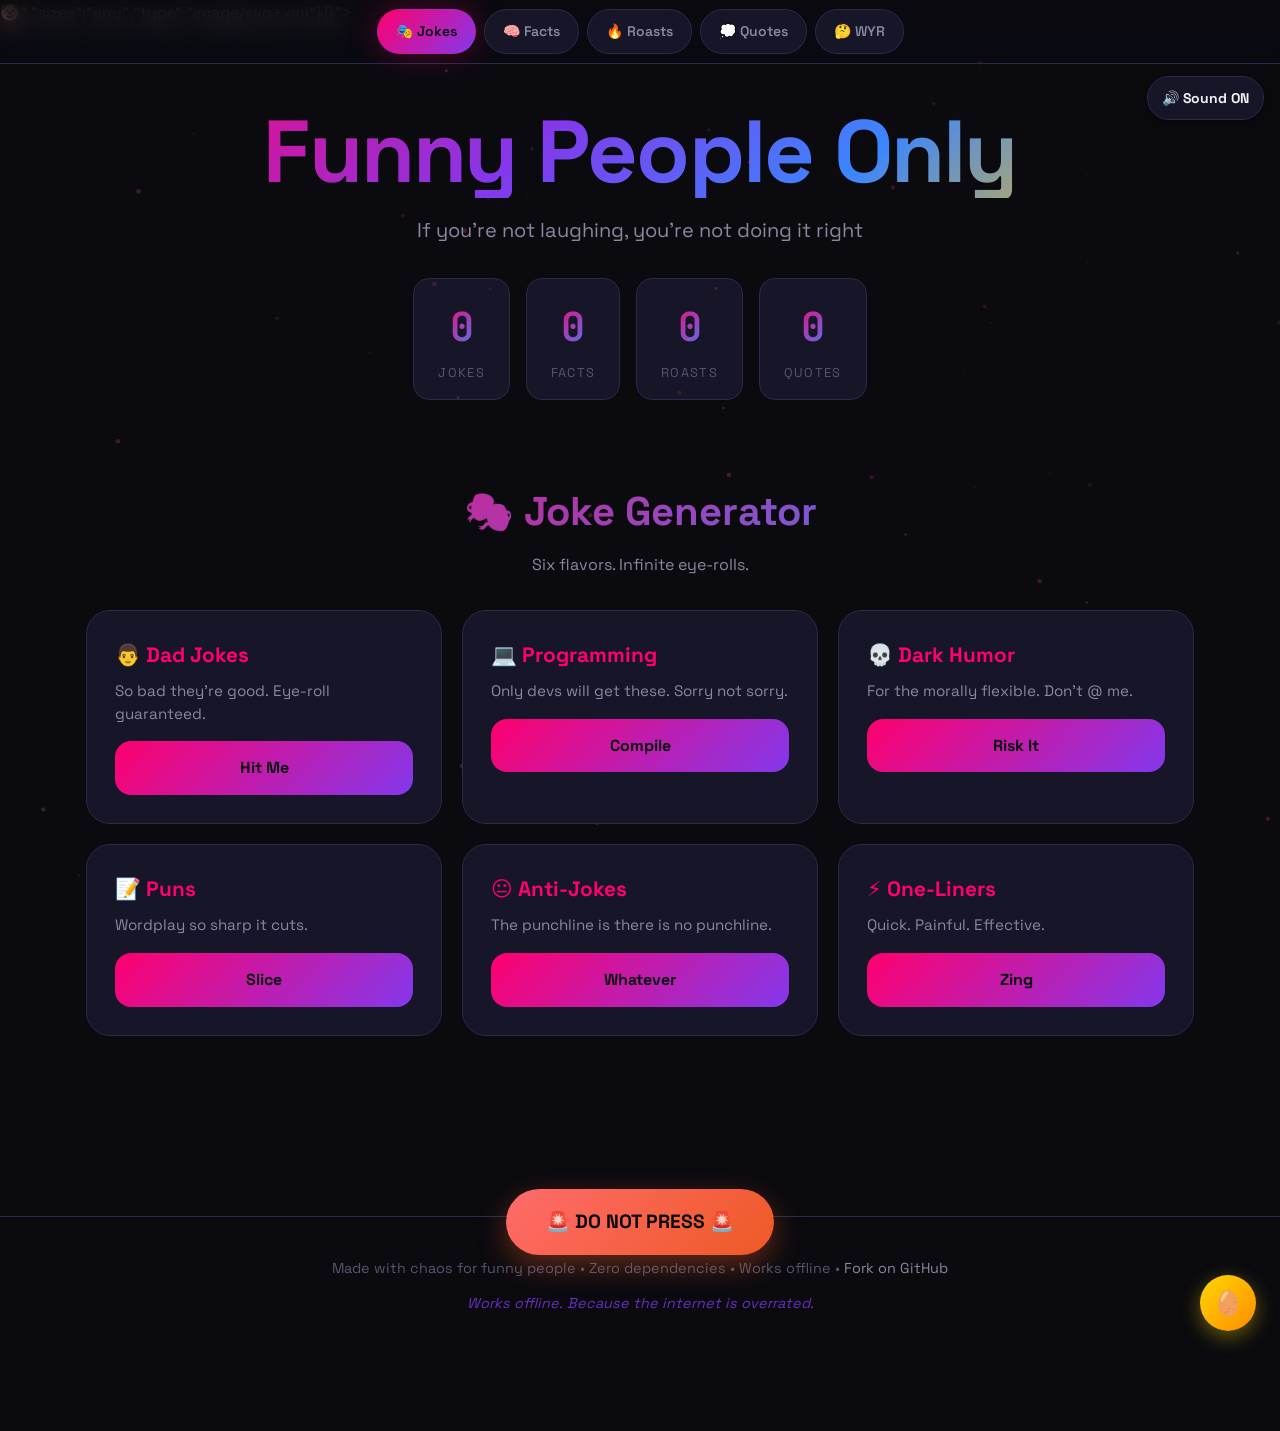
==== commit 7acbaf55: "Fix centered modals, viewport scrolling, and complete button sound feedback" ====
--- a/funny-complete.html
+++ b/funny-complete.html
@@ -95,15 +95,20 @@
 .shake{animation:shake 0.5s ease-in-out}
 ::-webkit-scrollbar{width:8px;height:8px}::-webkit-scrollbar-track{background:var(--bg)}::-webkit-scrollbar-thumb{background:var(--border);border-radius:4px}::-webkit-scrollbar-thumb:hover{background:var(--accent)}
 ::selection{background:rgba(255,0,110,.3);color:var(--fg)}
-.modal-overlay{position:fixed;inset:0;z-index:1000;background:rgba(0,0,0,.9);backdrop-filter:blur(8px);display:flex;align-items:center;justify-content:center;padding:20px;opacity:0;visibility:hidden;transition:all var(--transition-base)}
+.modal-overlay{position:fixed;inset:0;z-index:1000;background:rgba(0,0,0,.9);backdrop-filter:blur(8px);display:flex;align-items:center;justify-content:center;padding:clamp(12px,3vh,28px) 16px;box-sizing:border-box;overflow-y:auto;overscroll-behavior:contain;opacity:0;visibility:hidden;transition:opacity var(--transition-base),visibility var(--transition-base)}
 .modal-overlay.show{opacity:1;visibility:visible}
-.modal{background:var(--card);border:1px solid var(--border);border-radius:var(--radius-lg);max-width:90vw;max-height:85vh;width:100%;max-width:600px;overflow:hidden;transform:scale(0.9);transition:transform var(--transition-base)}
+.modal{position:relative;margin:auto;flex:0 1 600px;width:min(600px,100%);max-width:600px;max-height:min(82dvh,760px);min-height:0;display:flex;flex-direction:column;background:var(--card);border:1px solid var(--border);border-radius:var(--radius-lg);overflow:hidden;transform:scale(.97);transition:transform var(--transition-base)}
 .modal-overlay.show .modal{transform:scale(1)}
+.modal-header{flex:0 0 auto}
+.modal-body{padding:clamp(16px,3vw,24px);overflow-y:auto;overscroll-behavior:contain;min-height:0;max-height:none;flex:1 1 auto}
+.modal-actions{flex:0 0 auto}
+@media(max-height:540px){.modal-overlay{align-items:flex-start;padding:8px}.modal{max-height:calc(100dvh - 16px)}.modal-header{padding:12px 16px}.modal-body{padding:12px 16px}.modal-actions{padding:12px 16px}}
+
 .modal-header{display:flex;align-items:center;justify-content:space-between;padding:20px 24px;border-bottom:1px solid var(--border);background:linear-gradient(135deg,var(--accent),var(--accent-2));color:var(--bg)}
 .modal-header h3{font-size:clamp(1.1rem,3vw,1.4rem);font-weight:700;display:flex;align-items:center;gap:10px}
 .modal-close{width:40px;height:40px;display:flex;align-items:center;justify-content:center;border-radius:50%;background:rgba(255,255,255,.1);color:var(--bg);font-size:1.5rem;transition:all var(--transition-fast)}
 .modal-close:hover{background:rgba(255,255,255,.2);transform:rotate(90deg)}
-.modal-body{padding:24px;overflow-y:auto;max-height:60vh}
+
 .modal-item{padding:16px 0;border-bottom:1px solid var(--border);animation:fadeInUp 0.4s ease-out backwards}
 .modal-item:last-child{border-bottom:none}
 .modal-item:nth-child(1){animation-delay:0.05s}
@@ -612,13 +617,16 @@
     </div>
   `).join('');
 
-  // Show modal
+  // Show modal. Keep the overlay centered in the viewport and prevent page scrolling behind it.
   modal.classList.add('show');
   document.body.classList.add('modal-open');
+  modal.setAttribute('aria-hidden', 'false');
+  modal.scrollTop = 0;
+  body.scrollTop = 0;
 
   // Focus management
   const closeBtn = modal.querySelector('.modal-close');
-  setTimeout(() => closeBtn.focus(), 100);
+  setTimeout(() => closeBtn.focus({ preventScroll: true }), 80);
 
   // Stats
   const statKey = panel === 'wyr' ? 'quotes' : panel;
@@ -628,25 +636,30 @@
 
 function closeModal(panel) {
   const modal = els.modals[panel];
+  if (modal.classList.contains('show')) sound.play('click');
   modal.classList.remove('show');
+  modal.setAttribute('aria-hidden', 'true');
   document.body.classList.remove('modal-open');
   state.currentModal = null;
-  state.currentCategory = null;
-  state.currentSubcategory = null;
 }
 
 function setupModal(panel) {
   const modal = els.modals[panel];
+  modal.setAttribute('aria-hidden', 'true');
   const closeBtn = modal.querySelector('.modal-close');
   const anotherBtn = modal.querySelector('.modal-btn.primary');
   const closeBtn2 = modal.querySelector('.modal-btn.secondary');
 
+  closeBtn.setAttribute('type', 'button');
   closeBtn.addEventListener('click', () => closeModal(panel));
   closeBtn2.addEventListener('click', () => closeModal(panel));
   anotherBtn.addEventListener('click', () => {
+    // Keep the selected category before closeModal clears the active modal state.
+    const category = state.currentCategory;
+    const subcategory = state.currentSubcategory;
+    sound.play('success');
     closeModal(panel);
-    // Small delay then open again with random item
-    setTimeout(() => openModal(state.currentCategory, state.currentSubcategory), 100);
+    setTimeout(() => openModal(category || panel, subcategory), 100);
   });
 
   // Click overlay to close
@@ -677,7 +690,8 @@
     const isActive = panel.id === target;
     panel.hidden = !isActive;
     if (isActive) {
-      panel.scrollIntoView({ behavior: 'smooth', block: 'start' });
+      // Only scroll when the user changes categories; preserve the current viewport otherwise.
+      panel.scrollIntoView({ behavior: 'smooth', block: 'nearest' });
     }
   });
 }
@@ -819,8 +833,8 @@
 
   // Lightweight UI click sounds, delegated to avoid duplicate listeners.
   document.addEventListener('click', (event) => {
-    const target = event.target instanceof Element ? event.target.closest('button, a, [role="button"]') : null;
-    if (!target || target.id === 'soundToggle' || target.classList.contains('nav-btn') || target.classList.contains('card-btn') || target.classList.contains('modal-close') || target.classList.contains('modal-btn') || target.id === 'prankBtn' || target.id === 'egg') return;
+    const target = event.target instanceof Element ? event.target.closest('button, a, [role="button"], input[type="button"], input[type="submit"]') : null;
+    if (!target || target.disabled || target.id === 'soundToggle' || target.classList.contains('nav-btn') || target.classList.contains('card-btn') || target.classList.contains('modal-close') || target.classList.contains('modal-btn') || target.id === 'prankBtn' || target.id === 'egg') return;
     sound.play('click');
   });
 
